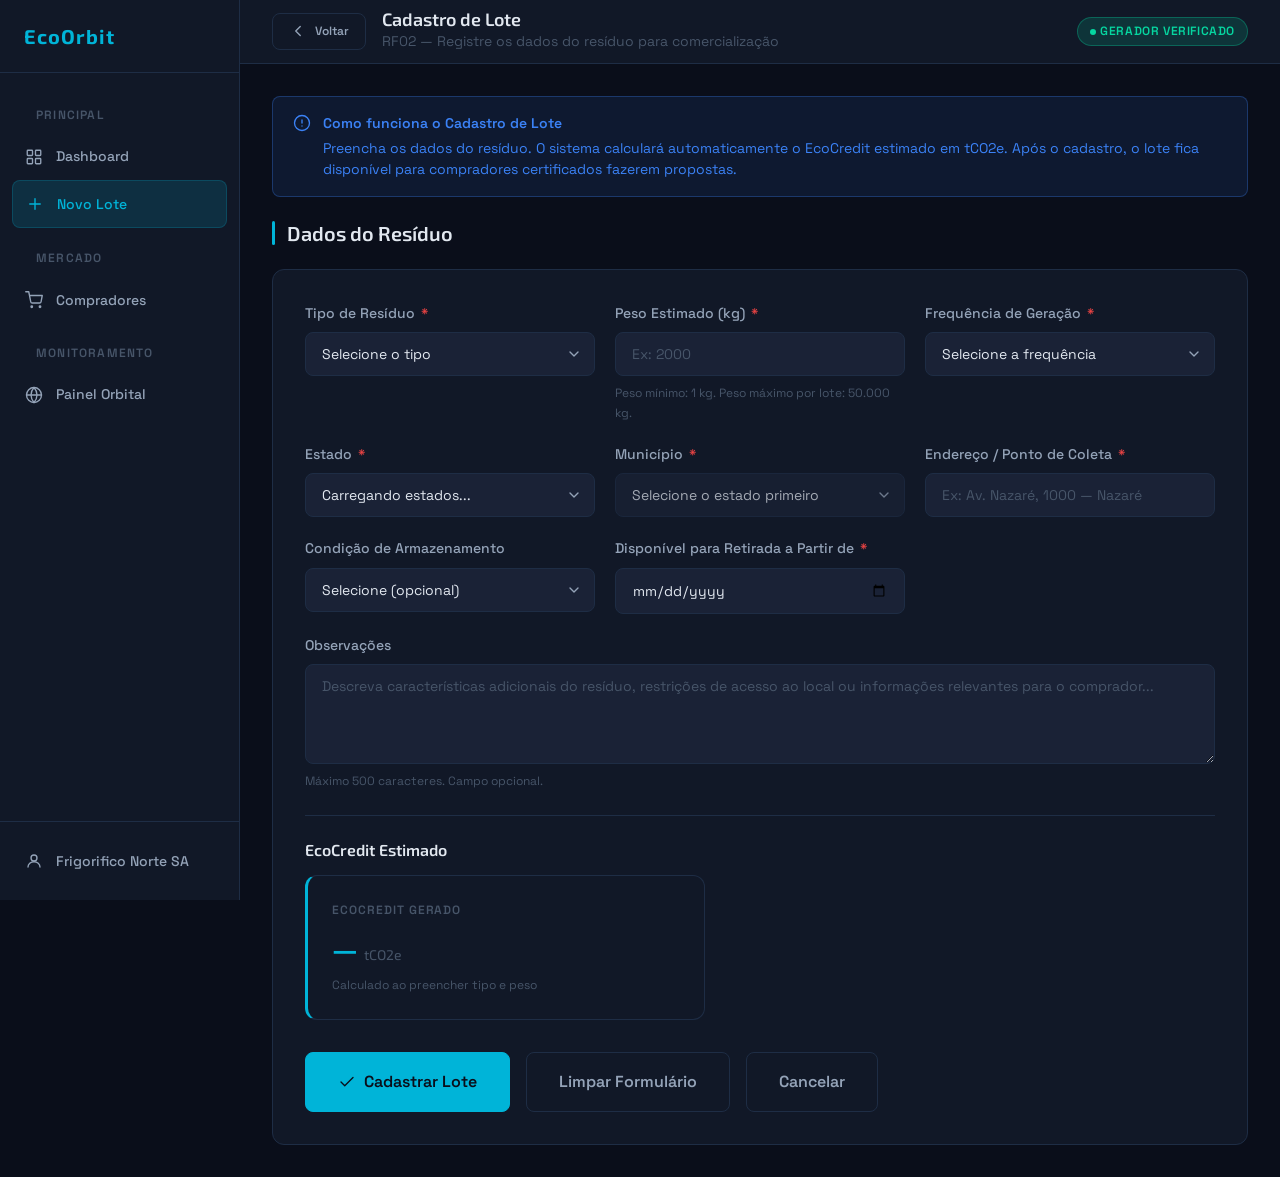
==== cadastro-lote.html @ 8db092c5 "feat: add main dashboard and orbital monitoring pages, including navigation and data display - Creat" ====
<!DOCTYPE html>
<html lang="pt-BR">
<head>
  <meta charset="UTF-8" />
  <meta name="viewport" content="width=device-width, initial-scale=1.0" />
  <meta name="description" content="EcoOrbit — Cadastro de Lote. Registre seus resíduos para comercialização no marketplace orbital." />
  <title>EcoOrbit — Cadastro de Lote</title>
  <link rel="preconnect" href="https://fonts.googleapis.com" />
  <link rel="preconnect" href="https://fonts.gstatic.com" crossorigin />
  <link href="https://fonts.googleapis.com/css2?family=Exo+2:wght@400;500;600;700&family=Space+Grotesk:wght@400;500;600;700&family=JetBrains+Mono:wght@400;500&display=swap" rel="stylesheet" />
  <link rel="stylesheet" href="css/style.css" />
</head>
<body>

  <div class="emergency-banner" id="emergency-banner" role="alert" aria-live="assertive">
    <span id="emergency-message">ALERTA ORBITAL: Novo foco de metano detectado na região de Belém-PA. Nível: CRITICO.</span>
  </div>

  <div class="app-layout">

    <!-- ── NAVEGAÇÃO LATERAL ───────────────────────────── -->
    <nav class="nav-sidebar" aria-label="Navegação principal">
      <div class="nav-logo">
        <span class="nav-logo-text">EcoOrbit</span>
      </div>

      <ul class="nav-menu" role="list">
        <li>
          <p class="nav-section-label">Principal</p>
        </li>
        <li>
          <a href="index.html" class="nav-item">
            <span class="nav-item-icon" aria-hidden="true">
              <svg class="icon" viewBox="0 0 24 24" aria-hidden="true"><rect x="3" y="3" width="7" height="7" rx="1"/><rect x="14" y="3" width="7" height="7" rx="1"/><rect x="3" y="14" width="7" height="7" rx="1"/><rect x="14" y="14" width="7" height="7" rx="1"/></svg>
            </span>
            <span>Dashboard</span>
          </a>
        </li>
        <li>
          <a href="cadastro-lote.html" class="nav-item active" aria-current="page">
            <span class="nav-item-icon" aria-hidden="true">
              <svg class="icon" viewBox="0 0 24 24" aria-hidden="true"><path d="M12 5v14M5 12h14"/></svg>
            </span>
            <span>Novo Lote</span>
          </a>
        </li>
        <li>
          <p class="nav-section-label">Mercado</p>
        </li>
        <li>
          <a href="comprador.html" class="nav-item">
            <span class="nav-item-icon" aria-hidden="true">
              <svg class="icon" viewBox="0 0 24 24" aria-hidden="true"><circle cx="9" cy="21" r="1"/><circle cx="20" cy="21" r="1"/><path d="M1 1h4l2.68 13.39a2 2 0 0 0 2 1.61h9.72a2 2 0 0 0 2-1.61L23 6H6"/></svg>
            </span>
            <span>Compradores</span>
          </a>
        </li>
        <li>
          <p class="nav-section-label">Monitoramento</p>
        </li>
        <li>
          <a href="orbital.html" class="nav-item">
            <span class="nav-item-icon" aria-hidden="true">
              <svg class="icon" viewBox="0 0 24 24" aria-hidden="true"><circle cx="12" cy="12" r="10"/><path d="M12 2a15.3 15.3 0 0 1 4 10 15.3 15.3 0 0 1-4 10 15.3 15.3 0 0 1-4-10 15.3 15.3 0 0 1 4-10z"/><path d="M2 12h20"/></svg>
            </span>
            <span>Painel Orbital</span>
          </a>
        </li>
      </ul>

      <div class="nav-footer">
        <a href="#" class="nav-item">
          <span class="nav-item-icon" aria-hidden="true">
            <svg class="icon" viewBox="0 0 24 24" aria-hidden="true"><circle cx="12" cy="8" r="4"/><path d="M4 20c0-4 3.6-7 8-7s8 3 8 7"/></svg>
          </span>
          <span>Frigorifico Norte SA</span>
        </a>
      </div>
    </nav>

    <!-- ── CONTEÚDO PRINCIPAL ──────────────────────────── -->
    <div class="main-content">

      <header class="page-header">
        <div class="page-header-left">
          <a href="index.html" class="btn btn--ghost btn--sm" aria-label="Voltar ao Dashboard">
            <svg class="icon" viewBox="0 0 24 24" aria-hidden="true"><path d="m15 18-6-6 6-6"/></svg>
            Voltar
          </a>
          <div>
            <h1 class="page-title">Cadastro de Lote</h1>
            <p class="page-subtitle">RF02 — Registre os dados do resíduo para comercialização</p>
          </div>
        </div>
        <div class="page-header-right">
          <span class="badge badge--verified">Gerador Verificado</span>
        </div>
      </header>

      <main class="page-body" id="main-content">

        <!-- Informativo -->
        <section aria-label="Instrução de preenchimento" class="mb-6">
          <div class="alert alert--info">
            <svg class="icon alert-icon" viewBox="0 0 24 24" aria-hidden="true"><circle cx="12" cy="12" r="10"/><line x1="12" y1="8" x2="12" y2="12"/><line x1="12" y1="16" x2="12.01" y2="16"/></svg>
            <div>
              <strong class="alert-title">Como funciona o Cadastro de Lote</strong>
              Preencha os dados do resíduo. O sistema calculará automaticamente o EcoCredit estimado em tCO2e. Após o cadastro, o lote fica disponível para compradores certificados fazerem propostas.
            </div>
          </div>
        </section>

        <!-- Formulário principal — RF02 -->
        <section aria-labelledby="form-heading">
          <h2 id="form-heading" class="section-title">Dados do Resíduo</h2>

          <form class="form-section" id="form-cadastro-lote" novalidate aria-describedby="form-heading">

            <div class="form-grid">

              <!-- Tipo de resíduo -->
              <div class="form-group" id="group-tipo">
                <label for="tipo-residuo" class="form-label">
                  Tipo de Resíduo
                  <span class="required" aria-hidden="true">*</span>
                </label>
                <select class="form-select" id="tipo-residuo" name="tipo_residuo" required aria-required="true" aria-describedby="tipo-error">
                  <option value="">Selecione o tipo</option>
                  <option value="organico">Orgânico</option>
                  <option value="plastico">Plástico</option>
                  <option value="metal">Metal</option>
                  <option value="eletronico">Eletrônico</option>
                  <option value="oleo">Óleo</option>
                </select>
                <span class="form-error" id="tipo-error" role="alert">Selecione o tipo de resíduo.</span>
              </div>

              <!-- Peso estimado -->
              <div class="form-group" id="group-peso">
                <label for="peso-kg" class="form-label">
                  Peso Estimado (kg)
                  <span class="required" aria-hidden="true">*</span>
                </label>
                <input
                  type="number"
                  class="form-input"
                  id="peso-kg"
                  name="peso_kg"
                  placeholder="Ex: 2000"
                  min="1"
                  required
                  aria-required="true"
                  aria-describedby="peso-hint peso-error"
                />
                <span class="form-hint" id="peso-hint">Peso mínimo: 1 kg. Peso máximo por lote: 50.000 kg.</span>
                <span class="form-error" id="peso-error" role="alert">Informe um peso válido (mínimo 1 kg).</span>
              </div>

              <!-- Frequência de geração -->
              <div class="form-group" id="group-frequencia">
                <label for="frequencia" class="form-label">
                  Frequência de Geração
                  <span class="required" aria-hidden="true">*</span>
                </label>
                <select class="form-select" id="frequencia" name="frequencia" required aria-required="true" aria-describedby="frequencia-error">
                  <option value="">Selecione a frequência</option>
                  <option value="diaria">Diária</option>
                  <option value="semanal">Semanal</option>
                  <option value="quinzenal">Quinzenal</option>
                  <option value="mensal">Mensal</option>
                  <option value="pontual">Pontual (lote único)</option>
                </select>
                <span class="form-error" id="frequencia-error" role="alert">Selecione a frequência de geração.</span>
              </div>

              <div class="form-group" id="group-estado">
                <label for="select-estado" class="form-label">
                  Estado
                  <span class="required" aria-hidden="true">*</span>
                </label>
                <select class="form-select" id="select-estado" name="estado" required aria-required="true" aria-describedby="estado-hint estado-error">
                  <option value="">Carregando estados...</option>
                </select>
                
                <span class="form-error" id="estado-error" role="alert">Selecione o estado.</span>
              </div>

              <div class="form-group" id="group-municipio">
                <label for="select-municipio" class="form-label">
                  Município
                  <span class="required" aria-hidden="true">*</span>
                </label>
                <select class="form-select" id="select-municipio" name="municipio" required aria-required="true" aria-describedby="municipio-error" disabled>
                  <option value="">Selecione o estado primeiro</option>
                </select>
                <span class="form-error" id="municipio-error" role="alert">Selecione o município.</span>
              </div>

              <!-- Endereço / Ponto de coleta -->
              <div class="form-group" id="group-endereco">
                <label for="endereco" class="form-label">
                  Endereço / Ponto de Coleta
                  <span class="required" aria-hidden="true">*</span>
                </label>
                <input
                  type="text"
                  class="form-input"
                  id="endereco"
                  name="endereco"
                  placeholder="Ex: Av. Nazaré, 1000 — Nazaré"
                  required
                  aria-required="true"
                  aria-describedby="endereco-error"
                />
                <span class="form-error" id="endereco-error" role="alert">Informe o endereço do ponto de coleta.</span>
              </div>

              <!-- Condição de armazenamento -->
              <div class="form-group">
                <label for="condicao" class="form-label">Condição de Armazenamento</label>
                <select class="form-select" id="condicao" name="condicao">
                  <option value="">Selecione (opcional)</option>
                  <option value="granel">A granel</option>
                  <option value="bags">Big bags</option>
                  <option value="bombonas">Bombonas / tambores</option>
                  <option value="containers">Containers</option>
                  <option value="outro">Outro</option>
                </select>
              </div>

              <!-- Disponibilidade para retirada -->
              <div class="form-group" id="group-disponibilidade">
                <label for="disponibilidade" class="form-label">
                  Disponível para Retirada a Partir de
                  <span class="required" aria-hidden="true">*</span>
                </label>
                <input
                  type="date"
                  class="form-input"
                  id="disponibilidade"
                  name="disponibilidade"
                  required
                  aria-required="true"
                  aria-describedby="disponibilidade-error"
                />
                <span class="form-error" id="disponibilidade-error" role="alert">Informe a data de disponibilidade.</span>
              </div>

              <!-- Observações (campo completo) -->
              <div class="form-group form-group--full">
                <label for="observacoes" class="form-label">Observações</label>
                <textarea
                  class="form-textarea"
                  id="observacoes"
                  name="observacoes"
                  placeholder="Descreva características adicionais do resíduo, restrições de acesso ao local ou informações relevantes para o comprador..."
                  aria-describedby="observacoes-hint"
                ></textarea>
                <span class="form-hint" id="observacoes-hint">Máximo 500 caracteres. Campo opcional.</span>
              </div>

            </div>

            <!-- Preview de EcoCredit estimado -->
            <div class="divider"></div>
            <section aria-labelledby="ecocredit-preview-heading">
              <h3 id="ecocredit-preview-heading" class="card-title mb-4">EcoCredit Estimado</h3>
              <article class="card-kpi card-kpi--cyan preview-ecocredit-card">
                <p class="kpi-label">EcoCredit Gerado</p>
                <p class="kpi-value kpi-value--cyan" id="preview-ecocredit">
                  — <span class="kpi-unit">tCO2e</span>
                </p>
                <p class="text-xs text-muted">Calculado ao preencher tipo e peso</p>
              </article>
            </section>

            <div class="form-actions">
              <button type="submit" class="btn btn--primary btn--lg" id="btn-submit">
                <svg class="icon" viewBox="0 0 24 24" aria-hidden="true"><path d="M20 6 9 17l-5-5"/></svg>
                Cadastrar Lote
              </button>
              <button type="reset" class="btn btn--ghost btn--lg">
                Limpar Formulário
              </button>
              <a href="index.html" class="btn btn--ghost btn--lg">
                Cancelar
              </a>
            </div>

            <!-- Mensagem de sucesso (ativada via JS) -->
            <div class="alert alert--success hidden mt-4" id="form-success" role="status" aria-live="polite">
              <svg class="icon alert-icon" viewBox="0 0 24 24" aria-hidden="true"><path d="M20 6 9 17l-5-5"/></svg>
              <div>
                <strong class="alert-title">Lote cadastrado com sucesso!</strong>
                Seu lote foi registrado e já está disponível para compradores certificados. Você pode acompanhar as propostas no <a href="index.html">Dashboard do Gerador</a>.
              </div>
            </div>

          </form>
        </section>

      </main>
    </div>

  </div>

</body>
</html>
---- css/style.css ----
/* ============================================================
   EcoOrbit — Design System
   Tokens → Base → Layout → Componentes → Responsividade
   ============================================================ */

/* ── TOKENS ─────────────────────────────────────────────────── */
:root {
  /* Cores principais */
  --color-bg:           #0a0e1a;
  --color-surface:      #111827;
  --color-surface-2:    #1a2236;
  --color-border:       #1e2d45;
  --color-border-light: #243350;

  /* Marca */
  --color-cyan:         #00b4d8;
  --color-cyan-dark:    #0086a8;
  --color-cyan-glow:    rgba(0, 180, 216, 0.15);
  --color-green:        #06d6a0;
  --color-green-dark:   #04a87e;
  --color-green-glow:   rgba(6, 214, 160, 0.15);

  /* Semânticas */
  --color-alert:        #ef4444;
  --color-alert-glow:   rgba(239, 68, 68, 0.15);
  --color-warning:      #f59e0b;
  --color-warning-glow: rgba(245, 158, 11, 0.15);
  --color-info:         #3b82f6;

  /* Texto */
  --color-text-primary:   #e2e8f0;
  --color-text-secondary: #94a3b8;
  --color-text-muted:     #475569;
  --color-text-inverse:   #0a0e1a;

  /* Tipografia */
  --font-display: 'Exo 2', 'Orbitron', sans-serif;
  --font-body:    'Space Grotesk', 'Exo 2', sans-serif;
  --font-mono:    'JetBrains Mono', 'Courier New', monospace;

  --text-xs:   0.75rem;
  --text-sm:   0.875rem;
  --text-base: 1rem;
  --text-lg:   1.125rem;
  --text-xl:   1.25rem;
  --text-2xl:  1.5rem;
  --text-3xl:  1.875rem;
  --text-4xl:  2.25rem;

  --weight-normal:    400;
  --weight-medium:    500;
  --weight-semibold:  600;
  --weight-bold:      700;

  /* Espaçamento */
  --space-1:  0.25rem;
  --space-2:  0.5rem;
  --space-3:  0.75rem;
  --space-4:  1rem;
  --space-5:  1.25rem;
  --space-6:  1.5rem;
  --space-8:  2rem;
  --space-10: 2.5rem;
  --space-12: 3rem;
  --space-16: 4rem;

  /* Borda */
  --radius-sm:  0.375rem;
  --radius-md:  0.5rem;
  --radius-lg:  0.75rem;
  --radius-xl:  1rem;
  --radius-full: 9999px;

  /* Sombras */
  --shadow-sm:   0 1px 3px rgba(0,0,0,0.4);
  --shadow-md:   0 4px 12px rgba(0,0,0,0.5);
  --shadow-lg:   0 8px 24px rgba(0,0,0,0.6);
  --shadow-cyan: 0 0 20px rgba(0, 180, 216, 0.2);
  --shadow-green:0 0 20px rgba(6, 214, 160, 0.2);

  /* Transições */
  --transition-fast:   150ms ease;
  --transition-normal: 250ms ease;

  /* Layout */
  --nav-width:    240px;
  --nav-width-sm: 64px;
  --header-h:     64px;
}

/* ── RESET & BASE ────────────────────────────────────────────── */
*, *::before, *::after {
  box-sizing: border-box;
  margin: 0;
  padding: 0;
}

html {
  font-size: 16px;
  scroll-behavior: smooth;
}

body {
  font-family: var(--font-body);
  font-size: var(--text-base);
  line-height: 1.6;
  color: var(--color-text-primary);
  background-color: var(--color-bg);
  min-height: 100vh;
  -webkit-font-smoothing: antialiased;
}

img {
  max-width: 100%;
  height: auto;
  display: block;
}

a {
  color: var(--color-cyan);
  text-decoration: none;
  transition: color var(--transition-fast);
}

a:hover {
  color: var(--color-cyan-dark);
}

ul, ol {
  list-style: none;
}

button {
  cursor: pointer;
  font-family: var(--font-body);
}

/* Foco acessível */
:focus-visible {
  outline: 2px solid var(--color-cyan);
  outline-offset: 2px;
  border-radius: var(--radius-sm);
}

/* ── TIPOGRAFIA ──────────────────────────────────────────────── */
h1, h2, h3, h4, h5, h6 {
  font-family: var(--font-display);
  font-weight: var(--weight-bold);
  line-height: 1.2;
  color: var(--color-text-primary);
}

h1 { font-size: var(--text-3xl); }
h2 { font-size: var(--text-2xl); }
h3 { font-size: var(--text-xl); }
h4 { font-size: var(--text-lg); }
h5 { font-size: var(--text-base); }
h6 { font-size: var(--text-sm); }

p {
  color: var(--color-text-secondary);
  line-height: 1.7;
}

.text-xs     { font-size: var(--text-xs); }
.text-sm     { font-size: var(--text-sm); }
.text-lg     { font-size: var(--text-lg); }
.text-muted  { color: var(--color-text-muted); }
.text-cyan   { color: var(--color-cyan); }
.text-green  { color: var(--color-green); }
.text-alert  { color: var(--color-alert); }
.font-mono   { font-family: var(--font-mono); }
.font-bold   { font-weight: var(--weight-bold); }
.font-semi   { font-weight: var(--weight-semibold); }

/* ── LAYOUT — SIDEBAR + MAIN ─────────────────────────────────── */
.app-layout {
  display: flex;
  min-height: 100vh;
}

/* ── NAVBAR LATERAL ──────────────────────────────────────────── */
.nav-sidebar {
  width: var(--nav-width);
  background: var(--color-surface);
  border-right: 1px solid var(--color-border);
  display: flex;
  flex-direction: column;
  position: fixed;
  top: 0;
  left: 0;
  height: 100vh;
  z-index: 100;
  transition: width var(--transition-normal);
  overflow: hidden;
}

.nav-logo {
  display: flex;
  align-items: center;
  gap: var(--space-3);
  padding: var(--space-5) var(--space-6);
  border-bottom: 1px solid var(--color-border);
  min-height: var(--header-h);
}

.nav-logo img {
  width: 36px;
  height: 36px;
  object-fit: contain;
  flex-shrink: 0;
}

.nav-logo-text {
  font-family: var(--font-display);
  font-size: var(--text-xl);
  font-weight: var(--weight-bold);
  color: var(--color-cyan);
  white-space: nowrap;
  letter-spacing: 0.05em;
}

.nav-section-label {
  font-size: var(--text-xs);
  font-weight: var(--weight-semibold);
  color: var(--color-text-muted);
  text-transform: uppercase;
  letter-spacing: 0.1em;
  padding: var(--space-5) var(--space-6) var(--space-2);
}

.nav-menu {
  flex: 1;
  padding: var(--space-3) var(--space-3);
  overflow-y: auto;
}

.nav-item {
  display: flex;
  align-items: center;
  gap: var(--space-3);
  padding: var(--space-3) var(--space-3);
  border-radius: var(--radius-md);
  color: var(--color-text-secondary);
  font-size: var(--text-sm);
  font-weight: var(--weight-medium);
  transition: background var(--transition-fast), color var(--transition-fast);
  white-space: nowrap;
}

.nav-item:hover {
  background: var(--color-surface-2);
  color: var(--color-text-primary);
}

.nav-item.active {
  background: var(--color-cyan-glow);
  color: var(--color-cyan);
  border: 1px solid rgba(0, 180, 216, 0.2);
}

.nav-item-icon {
  width: 20px;
  height: 20px;
  flex-shrink: 0;
  display: flex;
  align-items: center;
  justify-content: center;
}

/* SVG icons inline */
.icon {
  width: 18px;
  height: 18px;
  fill: none;
  stroke: currentColor;
  stroke-width: 1.8;
  stroke-linecap: round;
  stroke-linejoin: round;
}

.nav-footer {
  padding: var(--space-4) var(--space-3);
  border-top: 1px solid var(--color-border);
}

/* ── CONTEÚDO PRINCIPAL ──────────────────────────────────────── */
.main-content {
  margin-left: var(--nav-width);
  flex: 1;
  display: flex;
  flex-direction: column;
  min-height: 100vh;
}

/* ── HEADER SUPERIOR ─────────────────────────────────────────── */
.page-header {
  height: var(--header-h);
  background: var(--color-surface);
  border-bottom: 1px solid var(--color-border);
  display: flex;
  align-items: center;
  justify-content: space-between;
  padding: 0 var(--space-8);
  position: sticky;
  top: 0;
  z-index: 50;
}

.page-header-left {
  display: flex;
  align-items: center;
  gap: var(--space-4);
}

.page-title {
  font-family: var(--font-display);
  font-size: var(--text-lg);
  font-weight: var(--weight-semibold);
  color: var(--color-text-primary);
}

.page-subtitle {
  font-size: var(--text-sm);
  color: var(--color-text-muted);
}

.page-header-right {
  display: flex;
  align-items: center;
  gap: var(--space-4);
}

/* ── PÁGINA INTERNA ──────────────────────────────────────────── */
.page-body {
  padding: var(--space-8);
  flex: 1;
}

.section-title {
  font-size: var(--text-xl);
  font-weight: var(--weight-semibold);
  color: var(--color-text-primary);
  margin-bottom: var(--space-6);
  display: flex;
  align-items: center;
  gap: var(--space-3);
}

.section-title::before {
  content: '';
  display: block;
  width: 3px;
  height: 1.2em;
  background: var(--color-cyan);
  border-radius: var(--radius-full);
}

/* ── GRID DE KPIs ────────────────────────────────────────────── */
.kpi-grid {
  display: grid;
  grid-template-columns: repeat(auto-fit, minmax(220px, 1fr));
  gap: var(--space-6);
  margin-bottom: var(--space-8);
}

/* ── CARD DE KPI ─────────────────────────────────────────────── */
.card-kpi {
  background: var(--color-surface);
  border: 1px solid var(--color-border);
  border-radius: var(--radius-lg);
  padding: var(--space-6);
  display: flex;
  flex-direction: column;
  gap: var(--space-3);
  transition: border-color var(--transition-normal), box-shadow var(--transition-normal);
  position: relative;
  overflow: hidden;
}

.card-kpi::before {
  content: '';
  position: absolute;
  top: 0;
  left: 0;
  right: 0;
  height: 2px;
  background: linear-gradient(90deg, var(--color-cyan), var(--color-green));
  opacity: 0;
  transition: opacity var(--transition-normal);
}

.card-kpi:hover {
  border-color: var(--color-border-light);
  box-shadow: var(--shadow-md);
}

.card-kpi:hover::before {
  opacity: 1;
}

.card-kpi--cyan  { border-left: 3px solid var(--color-cyan); }
.card-kpi--green { border-left: 3px solid var(--color-green); }
.card-kpi--alert { border-left: 3px solid var(--color-alert); }
.card-kpi--warn  { border-left: 3px solid var(--color-warning); }

.kpi-label {
  font-size: var(--text-xs);
  font-weight: var(--weight-semibold);
  color: var(--color-text-muted);
  text-transform: uppercase;
  letter-spacing: 0.08em;
}

.kpi-value {
  font-family: var(--font-display);
  font-size: var(--text-3xl);
  font-weight: var(--weight-bold);
  color: var(--color-text-primary);
  line-height: 1;
  white-space: nowrap;
}

.kpi-value--cyan  { color: var(--color-cyan); }
.kpi-value--green { color: var(--color-green); }

.kpi-delta {
  font-size: var(--text-xs);
  display: flex;
  align-items: center;
  gap: var(--space-1);
}

.kpi-delta--up   { color: var(--color-green); }
.kpi-delta--down { color: var(--color-alert); }

.kpi-unit {
  font-size: var(--text-sm);
  color: var(--color-text-muted);
  font-weight: var(--weight-normal);
}

/* ── CARD GENÉRICO ───────────────────────────────────────────── */
.card {
  background: var(--color-surface);
  border: 1px solid var(--color-border);
  border-radius: var(--radius-lg);
  padding: var(--space-6);
}

.card-header {
  display: flex;
  align-items: center;
  justify-content: space-between;
  margin-bottom: var(--space-5);
}

.card-title {
  font-size: var(--text-base);
  font-weight: var(--weight-semibold);
  color: var(--color-text-primary);
}

/* ── BADGE DE SELO ORBITAL ───────────────────────────────────── */
.badge {
  display: inline-flex;
  align-items: center;
  gap: var(--space-1);
  padding: var(--space-1) var(--space-3);
  border-radius: var(--radius-full);
  font-size: var(--text-xs);
  font-weight: var(--weight-semibold);
  letter-spacing: 0.05em;
  text-transform: uppercase;
  white-space: nowrap;
}

/* Verificado */
.badge--verified {
  background: var(--color-green-glow);
  color: var(--color-green);
  border: 1px solid rgba(6, 214, 160, 0.3);
}

/* Condicional */
.badge--conditional {
  background: var(--color-warning-glow);
  color: var(--color-warning);
  border: 1px solid rgba(245, 158, 11, 0.3);
}

/* Em Revisão */
.badge--review {
  background: var(--color-alert-glow);
  color: var(--color-alert);
  border: 1px solid rgba(239, 68, 68, 0.3);
}

/* Status de lote */
.badge--pending {
  background: rgba(59, 130, 246, 0.15);
  color: var(--color-info);
  border: 1px solid rgba(59, 130, 246, 0.3);
}

.badge--processed {
  background: var(--color-green-glow);
  color: var(--color-green);
  border: 1px solid rgba(6, 214, 160, 0.3);
}

.badge--alert {
  background: var(--color-alert-glow);
  color: var(--color-alert);
  border: 1px solid rgba(239, 68, 68, 0.3);
}

.badge--monitoring {
  background: var(--color-warning-glow);
  color: var(--color-warning);
  border: 1px solid rgba(245, 158, 11, 0.3);
}

.badge--normal {
  background: var(--color-green-glow);
  color: var(--color-green);
  border: 1px solid rgba(6, 214, 160, 0.3);
}

/* Ponto de status animado */
.badge::before {
  content: '';
  width: 6px;
  height: 6px;
  border-radius: var(--radius-full);
  background: currentColor;
  flex-shrink: 0;
}

/* ── TABELA DE LOTES ─────────────────────────────────────────── */
.table-wrapper {
  width: 100%;
  overflow-x: auto;
  border-radius: var(--radius-lg);
  border: 1px solid var(--color-border);
}

.data-table {
  width: 100%;
  border-collapse: collapse;
  font-size: var(--text-sm);
}

.data-table thead {
  background: var(--color-surface-2);
}

.data-table th {
  padding: var(--space-3) var(--space-4);
  text-align: left;
  font-size: var(--text-xs);
  font-weight: var(--weight-semibold);
  color: var(--color-text-muted);
  text-transform: uppercase;
  letter-spacing: 0.08em;
  border-bottom: 1px solid var(--color-border);
  white-space: nowrap;
}

.data-table tbody tr {
  border-bottom: 1px solid var(--color-border);
  transition: background var(--transition-fast);
}

.data-table tbody tr:last-child {
  border-bottom: none;
}

.data-table tbody tr:hover {
  background: var(--color-surface-2);
}

.data-table td {
  padding: var(--space-3) var(--space-4);
  color: var(--color-text-secondary);
  vertical-align: middle;
}

.data-table td:first-child {
  color: var(--color-text-primary);
  font-weight: var(--weight-medium);
  font-family: var(--font-mono);
  font-size: var(--text-xs);
}

.td-ecocredit {
  color: var(--color-cyan) !important;
  font-weight: var(--weight-semibold) !important;
  font-family: var(--font-mono) !important;
}

/* ── BARRA DE BUSCA / FILTRO ─────────────────────────────────── */
.table-toolbar {
  display: flex;
  align-items: center;
  justify-content: space-between;
  gap: var(--space-4);
  margin-bottom: var(--space-4);
  flex-wrap: wrap;
}

.search-input {
  background: var(--color-surface-2);
  border: 1px solid var(--color-border);
  border-radius: var(--radius-md);
  padding: var(--space-2) var(--space-4);
  color: var(--color-text-primary);
  font-size: var(--text-sm);
  font-family: var(--font-body);
  min-width: 220px;
  transition: border-color var(--transition-fast), box-shadow var(--transition-fast);
}

.search-input::placeholder {
  color: var(--color-text-muted);
}

.search-input:focus {
  outline: none;
  border-color: var(--color-cyan);
  box-shadow: 0 0 0 3px var(--color-cyan-glow);
}

/* ── ALERTAS DE STATUS ───────────────────────────────────────── */
.alert {
  display: flex;
  align-items: flex-start;
  gap: var(--space-3);
  padding: var(--space-4) var(--space-5);
  border-radius: var(--radius-md);
  font-size: var(--text-sm);
  line-height: 1.5;
}

.alert-icon {
  flex-shrink: 0;
  margin-top: 1px;
}

.alert--critical {
  background: var(--color-alert-glow);
  border: 1px solid rgba(239, 68, 68, 0.3);
  color: var(--color-alert);
}

.alert--warning {
  background: var(--color-warning-glow);
  border: 1px solid rgba(245, 158, 11, 0.3);
  color: var(--color-warning);
}

.alert--success {
  background: var(--color-green-glow);
  border: 1px solid rgba(6, 214, 160, 0.3);
  color: var(--color-green);
}

.alert--info {
  background: rgba(59, 130, 246, 0.1);
  border: 1px solid rgba(59, 130, 246, 0.3);
  color: var(--color-info);
}

.alert-title {
  font-weight: var(--weight-semibold);
  display: block;
  margin-bottom: var(--space-1);
}

/* ── FORMULÁRIO DE CADASTRO DE LOTE ──────────────────────────── */
.form-section {
  background: var(--color-surface);
  border: 1px solid var(--color-border);
  border-radius: var(--radius-lg);
  padding: var(--space-8);
}

.form-grid {
  display: grid;
  grid-template-columns: repeat(auto-fit, minmax(260px, 1fr));
  gap: var(--space-5);
}

.form-group {
  display: flex;
  flex-direction: column;
  gap: var(--space-2);
}

.form-group--full {
  grid-column: 1 / -1;
}

.form-label {
  font-size: var(--text-sm);
  font-weight: var(--weight-medium);
  color: var(--color-text-secondary);
}

.form-label .required {
  color: var(--color-alert);
  margin-left: 2px;
}

.form-input,
.form-select,
.form-textarea {
  background: var(--color-surface-2);
  border: 1px solid var(--color-border);
  border-radius: var(--radius-md);
  padding: var(--space-3) var(--space-4);
  color: var(--color-text-primary);
  font-size: var(--text-sm);
  font-family: var(--font-body);
  transition: border-color var(--transition-fast), box-shadow var(--transition-fast);
  width: 100%;
}

.form-input::placeholder,
.form-textarea::placeholder {
  color: var(--color-text-muted);
}

.form-input:focus,
.form-select:focus,
.form-textarea:focus {
  outline: none;
  border-color: var(--color-cyan);
  box-shadow: 0 0 0 3px var(--color-cyan-glow);
}

.form-select {
  appearance: none;
  background-image: url("data:image/svg+xml,%3Csvg xmlns='http://www.w3.org/2000/svg' width='16' height='16' viewBox='0 0 24 24' fill='none' stroke='%2394a3b8' stroke-width='2' stroke-linecap='round' stroke-linejoin='round'%3E%3Cpath d='m6 9 6 6 6-6'/%3E%3C/svg%3E");
  background-repeat: no-repeat;
  background-position: right var(--space-3) center;
  padding-right: var(--space-8);
  cursor: pointer;
}

.form-select option {
  background: var(--color-surface-2);
  color: var(--color-text-primary);
}

.form-textarea {
  resize: vertical;
  min-height: 100px;
}

.form-hint {
  font-size: var(--text-xs);
  color: var(--color-text-muted);
}

.form-error {
  font-size: var(--text-xs);
  color: var(--color-alert);
  display: none;
}

.form-group.has-error .form-input,
.form-group.has-error .form-select {
  border-color: var(--color-alert);
  box-shadow: 0 0 0 3px var(--color-alert-glow);
}

.form-group.has-error .form-error {
  display: block;
}

.form-actions {
  display: flex;
  gap: var(--space-4);
  margin-top: var(--space-8);
  flex-wrap: wrap;
}

/* ── BOTÕES ───────────────────────────────────────────────────── */
.btn {
  display: inline-flex;
  align-items: center;
  justify-content: center;
  gap: var(--space-2);
  padding: var(--space-3) var(--space-6);
  border-radius: var(--radius-md);
  font-size: var(--text-sm);
  font-weight: var(--weight-semibold);
  font-family: var(--font-body);
  border: 1px solid transparent;
  transition: background var(--transition-fast), box-shadow var(--transition-fast), transform var(--transition-fast);
  cursor: pointer;
  white-space: nowrap;
}

.btn:active {
  transform: translateY(1px);
}

.btn--primary {
  background: var(--color-cyan);
  color: var(--color-text-inverse);
  border-color: var(--color-cyan);
}

.btn--primary:hover {
  background: var(--color-cyan-dark);
  box-shadow: var(--shadow-cyan);
  color: var(--color-text-inverse);
}

.btn--secondary {
  background: transparent;
  color: var(--color-cyan);
  border-color: var(--color-cyan);
}

.btn--secondary:hover {
  background: var(--color-cyan-glow);
}

.btn--ghost {
  background: transparent;
  color: var(--color-text-secondary);
  border-color: var(--color-border);
}

.btn--ghost:hover {
  background: var(--color-surface-2);
  color: var(--color-text-primary);
}

.btn--danger {
  background: var(--color-alert);
  color: white;
  border-color: var(--color-alert);
}

.btn--danger:hover {
  background: #dc2626;
  box-shadow: var(--shadow-cyan);
}

.btn--sm {
  padding: var(--space-2) var(--space-4);
  font-size: var(--text-xs);
}

.btn--lg {
  padding: var(--space-4) var(--space-8);
  font-size: var(--text-base);
}

/* ── BARRA DE PROGRESSO / SCORE ──────────────────────────────── */
.progress-bar-wrapper {
  background: var(--color-surface-2);
  border-radius: var(--radius-full);
  height: 8px;
  overflow: hidden;
}

.progress-bar {
  height: 100%;
  border-radius: var(--radius-full);
  transition: width 0.5s ease;
}

.progress-bar--cyan  { background: linear-gradient(90deg, var(--color-cyan), var(--color-green)); }
.progress-bar--alert { background: var(--color-alert); }
.progress-bar--warn  { background: var(--color-warning); }

/* ── PAINEL ORBITAL — REGIÃO ─────────────────────────────────── */
.orbital-panel {
  background: var(--color-surface);
  border: 1px solid var(--color-border);
  border-radius: var(--radius-lg);
  padding: var(--space-6);
  margin-bottom: var(--space-6);
}

.orbital-live-badge {
  display: inline-flex;
  align-items: center;
  gap: var(--space-2);
  padding: var(--space-1) var(--space-3);
  background: rgba(239, 68, 68, 0.1);
  border: 1px solid rgba(239, 68, 68, 0.3);
  border-radius: var(--radius-full);
  font-size: var(--text-xs);
  font-weight: var(--weight-semibold);
  color: var(--color-alert);
  text-transform: uppercase;
  letter-spacing: 0.08em;
}

.orbital-live-dot {
  width: 6px;
  height: 6px;
  background: var(--color-alert);
  border-radius: var(--radius-full);
  animation: pulse-dot 1.5s ease-in-out infinite;
}

@keyframes pulse-dot {
  0%, 100% { opacity: 1; transform: scale(1); }
  50%       { opacity: 0.4; transform: scale(0.8); }
}

.orbital-region {
  font-family: var(--font-display);
  font-size: var(--text-2xl);
  font-weight: var(--weight-bold);
  color: var(--color-text-primary);
  margin: var(--space-3) 0 var(--space-1);
}

.orbital-methane {
  font-family: var(--font-mono);
  font-size: var(--text-xl);
  color: var(--color-cyan);
}

/* ── FEED DE PROPOSTAS ───────────────────────────────────────── */
.proposal-feed {
  display: flex;
  flex-direction: column;
  gap: var(--space-3);
}

.proposal-item {
  background: var(--color-surface-2);
  border: 1px solid var(--color-border);
  border-radius: var(--radius-md);
  padding: var(--space-4);
  display: flex;
  align-items: center;
  justify-content: space-between;
  gap: var(--space-4);
  transition: border-color var(--transition-fast);
}

.proposal-item:hover {
  border-color: var(--color-border-light);
}

.proposal-info {
  display: flex;
  flex-direction: column;
  gap: var(--space-1);
}

.proposal-company {
  font-weight: var(--weight-semibold);
  color: var(--color-text-primary);
  font-size: var(--text-sm);
}

.proposal-detail {
  font-size: var(--text-xs);
  color: var(--color-text-muted);
}

.proposal-value {
  font-family: var(--font-mono);
  font-size: var(--text-lg);
  font-weight: var(--weight-bold);
  color: var(--color-green);
  white-space: nowrap;
}

.proposal-timer {
  font-size: var(--text-xs);
  color: var(--color-warning);
  font-family: var(--font-mono);
  white-space: nowrap;
}

/* ── INDICADORES DE IMPACTO ──────────────────────────────────── */
.impact-grid {
  display: grid;
  grid-template-columns: repeat(auto-fit, minmax(160px, 1fr));
  gap: var(--space-4);
}

.impact-card {
  background: var(--color-surface-2);
  border: 1px solid var(--color-border);
  border-radius: var(--radius-md);
  padding: var(--space-4);
  text-align: center;
}

.impact-icon {
  font-size: var(--text-2xl);
  margin-bottom: var(--space-2);
}

.impact-value {
  font-family: var(--font-display);
  font-size: var(--text-xl);
  font-weight: var(--weight-bold);
  color: var(--color-green);
}

.impact-label {
  font-size: var(--text-xs);
  color: var(--color-text-muted);
  margin-top: var(--space-1);
}

/* ── FILTROS ─────────────────────────────────────────────────── */
.filter-row {
  display: flex;
  align-items: center;
  gap: var(--space-3);
  flex-wrap: wrap;
  margin-bottom: var(--space-5);
}

.filter-label {
  font-size: var(--text-xs);
  font-weight: var(--weight-semibold);
  color: var(--color-text-muted);
  text-transform: uppercase;
  letter-spacing: 0.08em;
  white-space: nowrap;
}

.filter-select {
  background: var(--color-surface-2);
  border: 1px solid var(--color-border);
  border-radius: var(--radius-md);
  padding: var(--space-2) var(--space-3);
  color: var(--color-text-primary);
  font-size: var(--text-sm);
  font-family: var(--font-body);
  cursor: pointer;
}

.filter-select:focus {
  outline: none;
  border-color: var(--color-cyan);
}

/* ── CHIP / TAG ───────────────────────────────────────────────── */
.chip {
  display: inline-flex;
  align-items: center;
  gap: var(--space-1);
  padding: 2px var(--space-2);
  border-radius: var(--radius-sm);
  font-size: var(--text-xs);
  font-weight: var(--weight-medium);
  background: var(--color-surface-2);
  color: var(--color-text-secondary);
  border: 1px solid var(--color-border);
}

/* ── DIVIDER ─────────────────────────────────────────────────── */
.divider {
  height: 1px;
  background: var(--color-border);
  margin: var(--space-6) 0;
}

/* ── UTILIDADES ───────────────────────────────────────────────── */
.hidden          { display: none !important; }
.sr-only         { position: absolute; width: 1px; height: 1px; padding: 0; margin: -1px; overflow: hidden; clip: rect(0,0,0,0); white-space: nowrap; border: 0; }
.flex            { display: flex; }
.flex-col        { flex-direction: column; }
.items-center    { align-items: center; }
.justify-between { justify-content: space-between; }
.gap-2           { gap: var(--space-2); }
.gap-3           { gap: var(--space-3); }
.gap-4           { gap: var(--space-4); }
.gap-6           { gap: var(--space-6); }
.mb-4            { margin-bottom: var(--space-4); }
.mb-6            { margin-bottom: var(--space-6); }
.mb-8            { margin-bottom: var(--space-8); }
.mt-4            { margin-top: var(--space-4); }
.mt-6            { margin-top: var(--space-6); }
.w-full          { width: 100%; }

/* Grid de dois/três colunas */
.grid-2 { display: grid; grid-template-columns: 1fr 1fr; gap: var(--space-6); }
.grid-3 { display: grid; grid-template-columns: 1fr 1fr 1fr; gap: var(--space-6); }

/* ── HEADER DE ALERTA DE EMERGÊNCIA ──────────────────────────── */
.emergency-banner {
  background: var(--color-alert);
  color: white;
  padding: var(--space-3) var(--space-8);
  text-align: center;
  font-size: var(--text-sm);
  font-weight: var(--weight-semibold);
  display: none;
  animation: slideDown 0.3s ease;
}

.emergency-banner.active {
  display: block;
}

@keyframes slideDown {
  from { transform: translateY(-100%); opacity: 0; }
  to   { transform: translateY(0); opacity: 1; }
}

/* ── RESPONSIVIDADE — 768px (tablet) ────────────────────────── */
@media (max-width: 768px) {
  .nav-sidebar {
    width: var(--nav-width-sm);
  }

  .nav-logo-text,
  .nav-item span,
  .nav-section-label {
    display: none;
  }

  .nav-item {
    justify-content: center;
    padding: var(--space-3);
  }

  .main-content {
    margin-left: var(--nav-width-sm);
  }

  .page-header {
    padding: 0 var(--space-4);
  }

  .page-body {
    padding: var(--space-5) var(--space-4);
  }

  .kpi-grid {
    grid-template-columns: repeat(2, 1fr);
    gap: var(--space-4);
  }

  .grid-2,
  .grid-3 {
    grid-template-columns: 1fr;
  }

  .form-grid {
    grid-template-columns: 1fr;
  }

  .table-toolbar {
    flex-direction: column;
    align-items: flex-start;
  }

  .search-input {
    width: 100%;
    min-width: unset;
  }

  h1 { font-size: var(--text-2xl); }
  h2 { font-size: var(--text-xl); }

  .form-actions {
    flex-direction: column;
  }

  .btn {
    width: 100%;
    justify-content: center;
  }
}

/* ── RESPONSIVIDADE — 320px (mobile) ────────────────────────── */
@media (max-width: 480px) {
  :root {
    --nav-width-sm: 0px;
  }

  .nav-sidebar {
    display: none;
  }

  .main-content {
    margin-left: 0;
  }

  .page-body {
    padding: var(--space-4) var(--space-3);
  }

  .kpi-grid {
    grid-template-columns: 1fr;
  }

  .kpi-value {
    font-size: var(--text-2xl);
  }

  .data-table {
    font-size: var(--text-xs);
  }

  .data-table th,
  .data-table td {
    padding: var(--space-2) var(--space-3);
  }

  .card {
    padding: var(--space-4);
  }

  .form-section {
    padding: var(--space-4);
  }

  .proposal-item {
    flex-direction: column;
    align-items: flex-start;
  }
}

/* ── RESPONSIVIDADE — 1440px (desktop largo) ─────────────────── */
@media (min-width: 1440px) {
  .kpi-grid {
    grid-template-columns: repeat(4, 1fr);
  }

  .page-body {
    padding: var(--space-10) var(--space-12);
    max-width: 1600px;
    margin: 0 auto;
  }
}

/* ── PROGRESS BAR — LARGURAS FIXAS (dados simulados) ─────────── */
.progress-87  { width: 87%; }
.progress-62  { width: 62%; }
.progress-31  { width: 31%; }
.progress-75  { width: 75%; }

/* ── LEGENDA — PONTOS DE COR ─────────────────────────────────── */
.legend-dot {
  width: 12px;
  height: 12px;
  border-radius: var(--radius-full);
  flex-shrink: 0;
}
.legend-dot--alert   { background: var(--color-alert); }
.legend-dot--warning { background: var(--color-warning); }
.legend-dot--green   { background: var(--color-green); }

/* ── GRADE COM MAX-WIDTH ─────────────────────────────────────── */
.preview-ecocredit-card {
  width: 100%;
  max-width: 400px;
  min-width: 260px;
  white-space: nowrap;
}

.preview-ecocredit-card .kpi-value {
  white-space: nowrap;
  overflow: visible;
}

/* ── TABLE MIN-WIDTH ─────────────────────────────────────────── */
.min-w-progress { min-width: 60px; }

/* ── SCROLLBAR PERSONALIZADA ─────────────────────────────────── */
::-webkit-scrollbar {
  width: 6px;
  height: 6px;
}

::-webkit-scrollbar-track {
  background: var(--color-bg);
}

::-webkit-scrollbar-thumb {
  background: var(--color-border-light);
  border-radius: var(--radius-full);
}

::-webkit-scrollbar-thumb:hover {
  background: var(--color-text-muted);
}
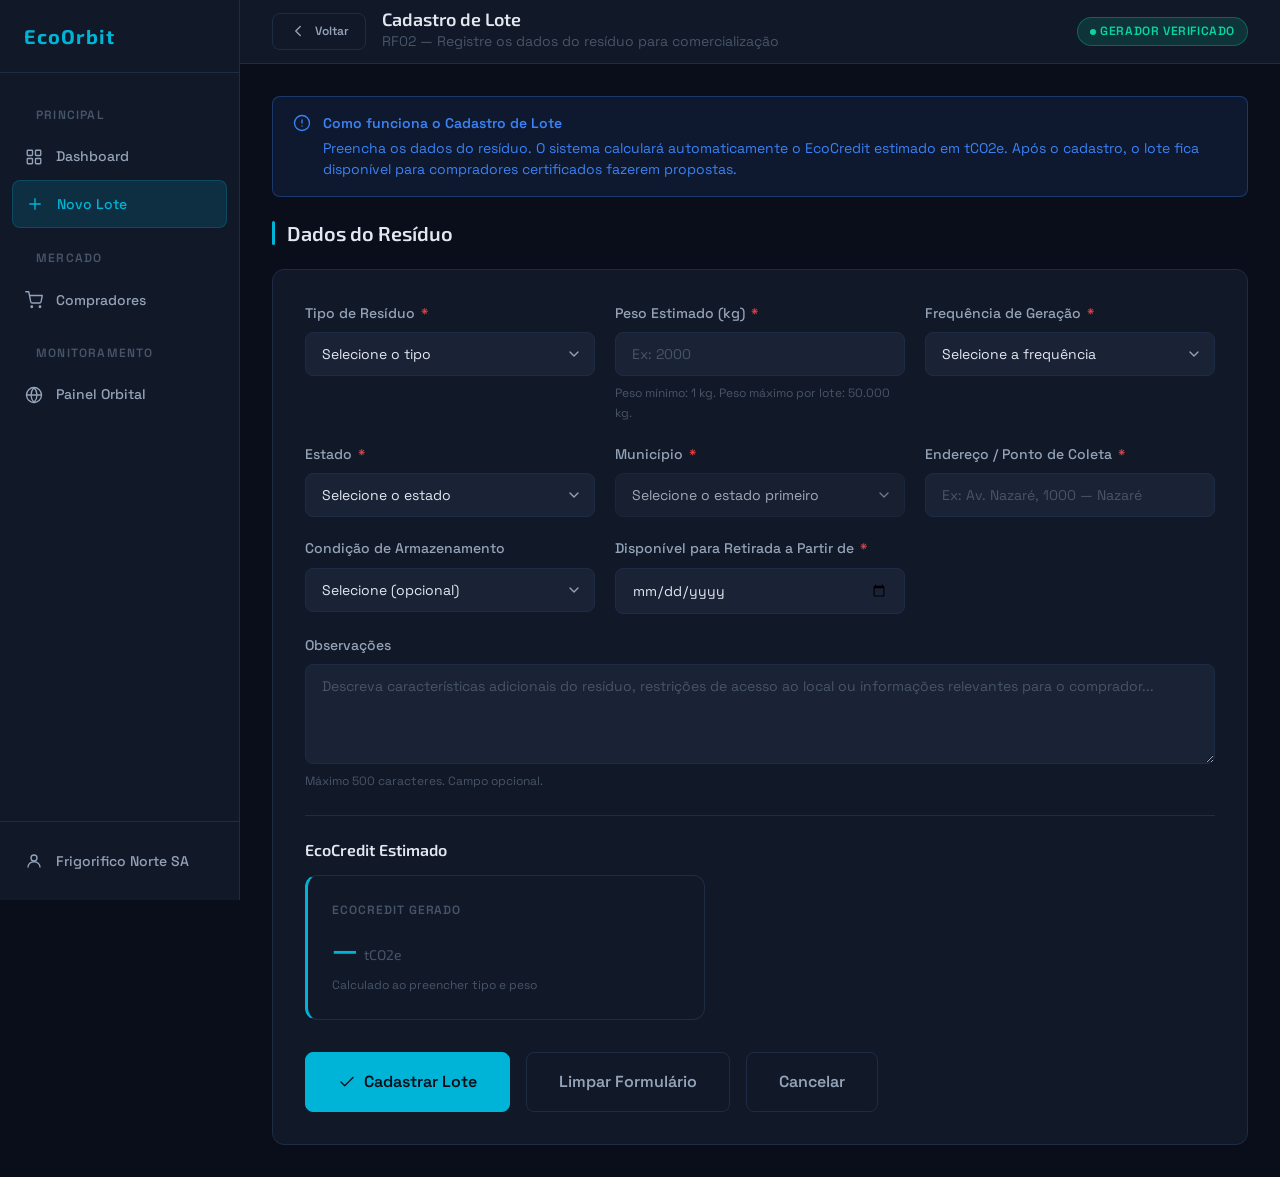
==== commit 1b22da43: "feat(js): add Chart.js charts, IBGE mock, timers and form validation" ====
--- a/cadastro-lote.html
+++ b/cadastro-lote.html
@@ -179,7 +179,34 @@
                   <span class="required" aria-hidden="true">*</span>
                 </label>
                 <select class="form-select" id="select-estado" name="estado" required aria-required="true" aria-describedby="estado-hint estado-error">
-                  <option value="">Carregando estados...</option>
+                  <option value="">Selecione o estado</option>
+                  <option value="AC">Acre</option>
+                  <option value="AL">Alagoas</option>
+                  <option value="AP">Amapá</option>
+                  <option value="AM">Amazonas</option>
+                  <option value="BA">Bahia</option>
+                  <option value="CE">Ceará</option>
+                  <option value="DF">Distrito Federal</option>
+                  <option value="ES">Espírito Santo</option>
+                  <option value="GO">Goiás</option>
+                  <option value="MA">Maranhão</option>
+                  <option value="MT">Mato Grosso</option>
+                  <option value="MS">Mato Grosso do Sul</option>
+                  <option value="MG">Minas Gerais</option>
+                  <option value="PA">Pará</option>
+                  <option value="PB">Paraíba</option>
+                  <option value="PR">Paraná</option>
+                  <option value="PE">Pernambuco</option>
+                  <option value="PI">Piauí</option>
+                  <option value="RJ">Rio de Janeiro</option>
+                  <option value="RN">Rio Grande do Norte</option>
+                  <option value="RS">Rio Grande do Sul</option>
+                  <option value="RO">Rondônia</option>
+                  <option value="RR">Roraima</option>
+                  <option value="SC">Santa Catarina</option>
+                  <option value="SP">São Paulo</option>
+                  <option value="SE">Sergipe</option>
+                  <option value="TO">Tocantins</option>
                 </select>
                 
                 <span class="form-error" id="estado-error" role="alert">Selecione o estado.</span>
@@ -304,5 +331,7 @@
 
   </div>
 
+  <script src="js/main.js"></script>
+  <script src="js/cadastro-lote.js"></script>
 </body>
 </html>
